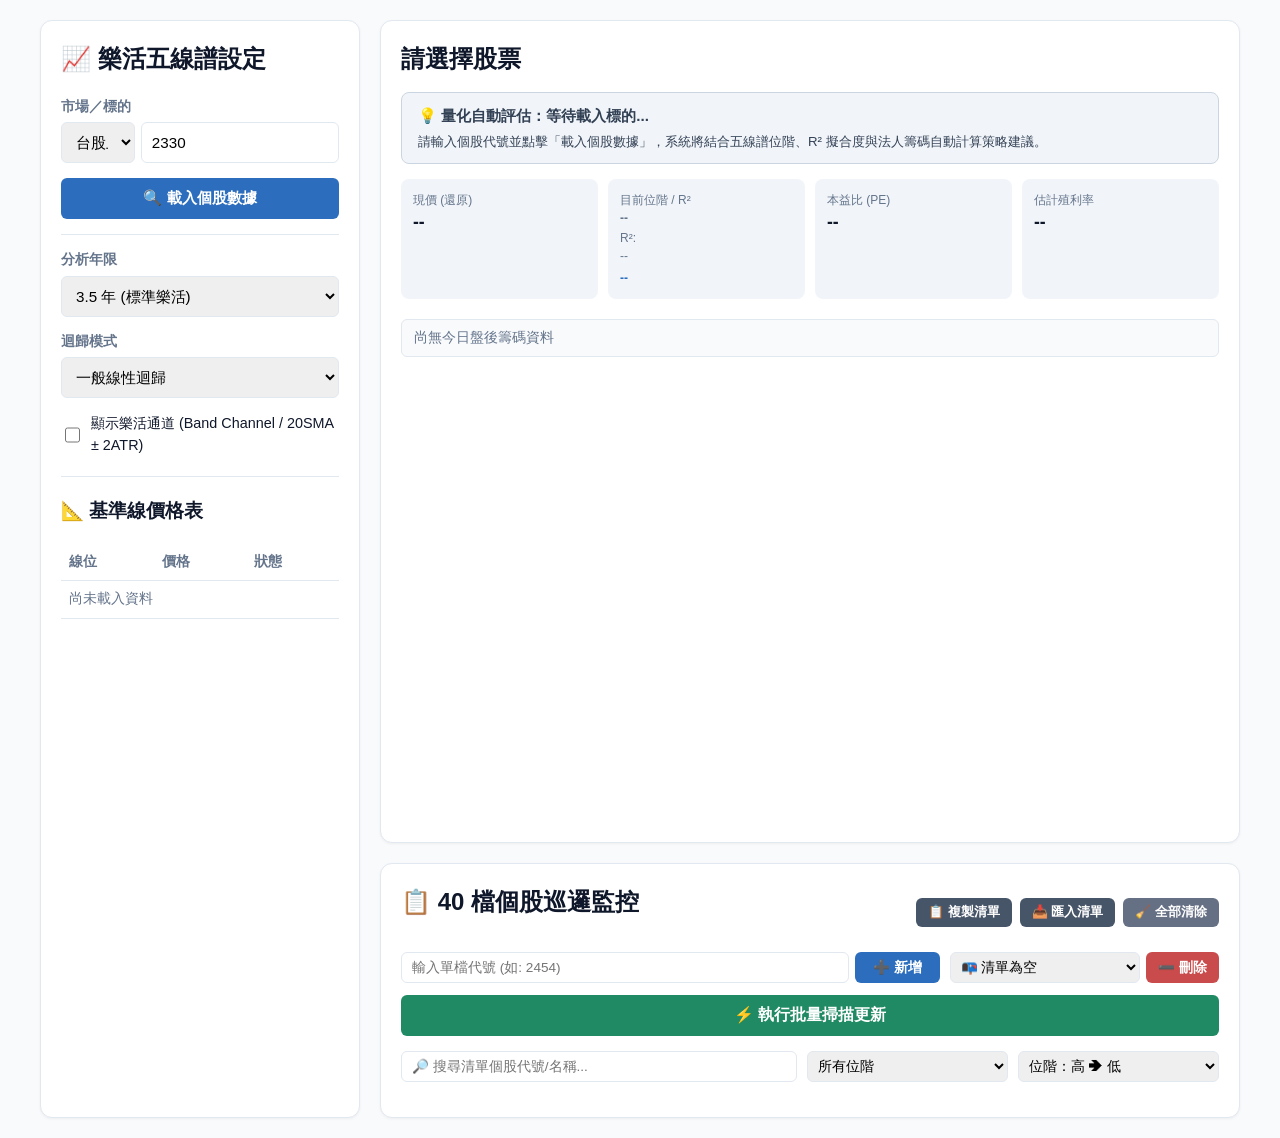
==== index.html @ ff79b79a "Add files via upload" ====
<!DOCTYPE html>
<html lang="zh-TW">
<head>
  <meta charset="UTF-8">
  <meta name="viewport" content="width=device-width, initial-scale=1.0">
  <title>樂活五線譜視覺化工具</title>
  <style>
    :root {
      --bg: #f8fafc;
      --card-bg: #ffffff;
      --ink: #0f172a;
      --muted: #64748b;
      --line: #e2e8f0;
      --blue: #2c6ebd;
      --green: #1f8a63;
      --red: #c94b4b;
    }

    * { box-sizing: border-box; }
    body {
      font-family: -apple-system, BlinkMacSystemFont, "Segoe UI", Roboto, "Helvetica Neue", Arial, sans-serif;
      background: var(--bg);
      color: var(--ink);
      margin: 0;
      padding: 20px;
      line-height: 1.5;
    }

    .container {
      max-width: 1200px;
      margin: 0 auto;
      display: grid;
      grid-template-columns: 320px 1fr;
      gap: 20px;
    }

    @media (max-width: 850px) {
      .container { grid-template-columns: 1fr; }
    }

    .panel {
      background: var(--card-bg);
      border-radius: 12px;
      padding: 20px;
      box-shadow: 0 1px 3px rgba(0,0,0,0.05);
      border: 1px solid var(--line);
    }

    h1, h2, h3 { margin-top: 0; }
    .form-group { margin-bottom: 15px; }
    label { display: block; font-size: 0.85rem; font-weight: 600; margin-bottom: 5px; color: var(--muted); }
    input, select, textarea, button {
      width: 100%;
      padding: 10px;
      border: 1px solid var(--line);
      border-radius: 6px;
      font-size: 0.95rem;
    }
    
    /* 勾選框專用樣式 */
    .checkbox-label {
      display: flex;
      align-items: center;
      gap: 8px;
      cursor: pointer;
      font-size: 0.9rem;
      color: var(--ink);
      font-weight: 500;
      user-select: none;
    }
    .checkbox-label input[type="checkbox"] {
      width: 18px;
      height: 18px;
      cursor: pointer;
      accent-color: var(--blue);
    }

    button {
      background: var(--blue);
      color: #fff;
      font-weight: 600;
      border: none;
      cursor: pointer;
      transition: opacity 0.2s;
    }
    button:hover { opacity: 0.9; }
    button:disabled { background: var(--muted); cursor: not-allowed; }

    /* 💡 自動投資建議提示卡片 */
    .advice-card {
      padding: 12px 16px;
      border-radius: 8px;
      font-size: 0.88rem;
      margin-bottom: 15px;
      border: 1px solid transparent;
      display: flex;
      flex-direction: column;
      gap: 4px;
      transition: all 0.3s ease;
    }
    .advice-card .advice-title {
      font-weight: 700;
      font-size: 0.95rem;
      display: flex;
      align-items: center;
      gap: 6px;
    }
    .advice-card .advice-desc {
      color: #334155;
      font-size: 0.83rem;
      line-height: 1.45;
    }

    /* 建議樣式主題配色 */
    .advice-neutral { background: #f1f5f9; border-color: #cbd5e1; color: #334155; }
    .advice-strong-buy { background: #f0fdf4; border-color: #86efac; color: #166534; }
    .advice-buy { background: #ecfdf5; border-color: #a7f3d0; color: #065f46; }
    .advice-sell { background: #fef2f2; border-color: #fca5a5; color: #991b1b; }
    .advice-warning { background: #fffbebfb; border-color: #fde68a; color: #92400e; }

    .status-grid {
      display: grid;
      grid-template-columns: repeat(auto-fit, minmax(130px, 1fr));
      gap: 10px;
      margin-bottom: 20px;
    }
    .status-card {
      background: #f1f5f9;
      padding: 12px;
      border-radius: 8px;
      font-size: 0.85rem;
    }
    .status-card span { display: block; color: var(--muted); font-size: 0.75rem; }
    .status-card strong { font-size: 1.1rem; color: var(--ink); }

    .chart-container { position: relative; width: 100%; height: 450px; }
    
    .chart-tooltip {
      position: absolute;
      display: none;
      background: rgba(15, 23, 42, 0.9);
      color: #fff;
      padding: 10px 14px;
      border-radius: 8px;
      font-size: 0.8rem;
      pointer-events: none;
      box-shadow: 0 4px 12px rgba(0,0,0,0.15);
      z-index: 10;
      line-height: 1.6;
    }
    .chart-tooltip div span { color: #94a3b8; margin-right: 8px; }
    .chart-tooltip .title { font-weight: bold; border-bottom: 1px solid #334155; padding-bottom: 4px; margin-bottom: 4px; }

    .watchlist-grid {
      display: grid;
      grid-template-columns: repeat(auto-fill, minmax(280px, 1fr));
      gap: 12px;
      margin-top: 15px;
    }
    .watchlist-item {
      background: #fff;
      border: 1px solid var(--line);
      border-radius: 8px;
      padding: 12px;
      display: flex;
      justify-content: space-between;
      align-items: center;
      transition: transform 0.15s, box-shadow 0.15s;
    }
    .watchlist-item:hover {
      transform: translateY(-2px);
      box-shadow: 0 4px 12px rgba(0,0,0,0.08);
    }

    .chip-item {
      position: relative;
      display: inline-block;
      cursor: help;
    }
    .chip-item .tooltiptext {
      visibility: hidden;
      width: 140px;
      background-color: #333;
      color: #fff;
      text-align: center;
      border-radius: 4px;
      padding: 4px 6px;
      position: absolute;
      z-index: 1;
      bottom: 125%;
      left: 50%;
      margin-left: -70px;
      opacity: 0;
      transition: opacity 0.2s;
      font-size: 0.75rem;
      font-weight: normal;
    }
    .chip-item:hover .tooltiptext {
      visibility: visible;
      opacity: 1;
    }

    table { width: 100%; border-collapse: collapse; margin-top: 15px; font-size: 0.85rem; }
    th, td { padding: 8px; border-bottom: 1px solid var(--line); text-align: left; }
    th { color: var(--muted); font-weight: 600; }
  </style>
</head>
<body>

  <div class="container">
    <!-- 左側設定與操作控制區 -->
    <div class="panel">
      <h2>📈 樂活五線譜設定</h2>
      
      <div class="form-group">
        <label>市場／標的</label>
        <div style="display:flex; gap:6px;">
          <select id="market" style="width: 35%;">
            <option value="tw">台股上市</option>
            <option value="two">台股上櫃</option>
            <option value="us">美股/ETF</option>
          </select>
          <input type="text" id="symbolInput" placeholder="例如: 2330 或 AAPL" value="2330">
        </div>
      </div>

      <div class="form-group">
        <button id="fetchSymbolBtn">🔍 載入個股數據</button>
        <div id="fetchStatus" style="font-size:0.8rem; color:var(--muted); margin-top:4px; text-align:right;"></div>
      </div>

      <hr style="border:0; border-top:1px solid var(--line); margin: 15px 0;">

      <div class="form-group">
        <label>分析年限</label>
        <select id="periodYears">
          <option value="3.5" selected>3.5 年 (標準樂活)</option>
          <option value="1">1 年</option>
          <option value="2">2 年</option>
          <option value="5">5 年</option>
          <option value="all">全部數據</option>
        </select>
      </div>

      <div class="form-group">
        <label>迴歸模式</label>
        <select id="modelMode">
          <option value="linear">一般線性迴歸</option>
          <option value="log">對數線性迴歸 (Log)</option>
        </select>
      </div>

      <!-- 💡 顯示／隱藏樂活通道勾選框 (預設未勾選 / 關閉) -->
      <div class="form-group" style="margin-top: 15px;">
        <label class="checkbox-label">
          <input type="checkbox" id="toggleBand" class="showChannelCheckbox">
          <span>顯示樂活通道 (Band Channel / 20SMA ± 2ATR)</span>
        </label>
      </div>

      <textarea id="csvInput" style="display:none;"></textarea>

      <hr style="border:0; border-top:1px solid var(--line); margin: 20px 0;">

      <!-- 個股五線譜參考表 -->
      <h3>📐 基準線價格表</h3>
      <table>
        <thead>
          <tr>
            <th>線位</th>
            <th>價格</th>
            <th>狀態</th>
          </tr>
        </thead>
        <tbody id="levelsTable">
          <tr><td colspan="3" style="color:var(--muted);">尚未載入資料</td></tr>
        </tbody>
      </table>
    </div>

    <!-- 右側圖表與監控面板 -->
    <div>
      <div class="panel" style="margin-bottom:20px;">
        <div style="display:flex; justify-content:space-between; align-items:center; margin-bottom:15px; flex-wrap:wrap; gap:10px;">
          <div style="display:flex; align-items:center; gap:10px;">
            <h2 id="chartTitle" style="margin:0;">請選擇股票</h2>
            <button id="btnAddToWatchlist" style="padding:4px 10px; font-size:0.82rem; background:#1f8a63; display:none;">⭐ 加入觀察清單</button>
          </div>
          <small id="rangeText" style="color:var(--muted);"></small>
        </div>

        <!-- 🤖 量化自動投資建議面板 -->
        <div id="adviceContainer" class="advice-card advice-neutral">
          <div class="advice-title" id="adviceTitle">💡 量化自動評估：等待載入標的...</div>
          <div class="advice-desc" id="adviceDesc">請輸入個股代號並點擊「載入個股數據」，系統將結合五線譜位階、R² 擬合度與法人籌碼自動計算策略建議。</div>
        </div>

        <div class="status-grid">
          <div class="status-card">
            <span>現價 (還原)</span>
            <strong id="closeText">--</strong>
          </div>
          
          <div class="status-card">
            <span>目前位階 / R²</span>
            <strong>
              <span id="zoneText">--</span>
              <span style="font-size:0.75rem; color:var(--muted); font-weight:normal; display:block; margin-top:2px;">R²: <span id="r2Text">--</span></span>
              <span id="nearestText" style="font-size:0.75rem; font-weight:bold; display:block; margin-top:4px; color:var(--blue);">--</span>
            </strong>
          </div>

          <div class="status-card">
            <span>本益比 (PE)</span>
            <strong id="peText">--</strong>
          </div>
          <div class="status-card">
            <span>估計殖利率</span>
            <strong id="yieldText">--</strong>
          </div>
        </div>

        <!-- 籌碼欄位 -->
        <div id="chipText" style="font-size:0.85rem; margin-bottom:15px; padding:8px 12px; background:#f8fafc; border-radius:6px; border:1px solid var(--line);">
          <span style="color:var(--muted);">尚無今日盤後籌碼資料</span>
        </div>

        <!-- 圖表區域 -->
        <div class="chart-container">
          <div id="chart"></div>
          <div id="chartTooltip" class="chart-tooltip"></div>
        </div>
      </div>

      <!-- 40 檔監控清單區塊 -->
      <div class="panel">
        <div style="display:flex; justify-content:space-between; align-items:center; flex-wrap:wrap; gap:10px;">
          <h2 id="watchlistTitle">📋 40 檔個股巡邏監控</h2>
          <div style="display:flex; gap:8px;">
            <button id="btnExportWatchlist" style="padding:6px 12px; font-size:0.8rem; background:#475569;">📋 複製清單</button>
            <button id="btnImportWatchlist" style="padding:6px 12px; font-size:0.8rem; background:#475569;">📥 匯入清單</button>
            <button id="btnClearWatchlist" style="padding:6px 12px; font-size:0.8rem; background:#667085;">🧹 全部清除</button>
          </div>
        </div>

        <!-- 監控清單操作管理列 -->
        <div style="display:grid; grid-template-columns: 2fr 1fr; gap:10px; margin-top:12px;">
          <div style="display:flex; gap:6px;">
            <input type="text" id="addWatchlistInput" placeholder="輸入單檔代號 (如: 2454)" style="padding:6px 10px; font-size:0.85rem;">
            <button id="btnAddWatchlistSingle" style="width:100px; font-size:0.85rem; padding:6px;">➕ 新增</button>
          </div>
          <div style="display:flex; gap:6px;">
            <select id="removeWatchlistSelect" style="padding:6px; font-size:0.85rem;">
              <option value="">📭 清單為空</option>
            </select>
            <button id="btnRemoveWatchlistSingle" style="width:100px; font-size:0.85rem; padding:6px; background:#c94b4b;">➖ 刪除</button>
          </div>
        </div>

        <textarea id="watchlistInput" style="display:none;" placeholder="以逗點隔開代號..."></textarea>

        <button id="btnWatchlist" style="margin-top:12px; background:#1f8a63; font-size:1rem; padding:10px;">⚡ 執行批量掃描更新</button>
        <div id="watchlistStatus" style="font-size:0.85rem; color:var(--muted); margin-top:6px; text-align:center;"></div>

        <!-- 篩選與排序控制列 -->
        <div style="display:flex; gap:10px; margin-top:15px; flex-wrap:wrap;">
          <input type="text" id="watchlistSearch" placeholder="🔎 搜尋清單個股代號/名稱..." style="flex:2; min-width:180px; padding:6px 10px; font-size:0.85rem;">
          <select id="watchlistFilterZone" style="flex:1; min-width:130px; padding:6px; font-size:0.85rem;">
            <option value="all">所有位階</option>
            <option value="cheap">🎯 悲觀 / 低價位階區</option>
            <option value="expensive">⚠️ 樂觀 / 高價位階區</option>
          </select>
          <select id="watchlistSort" style="flex:1; min-width:130px; padding:6px; font-size:0.85rem;">
            <option value="rankDesc">位階：高 ➔ 低</option>
            <option value="rankAsc">位階：低 ➔ 高</option>
            <option value="nearAsc">距離最近線：最近 ➔ 最遠</option>
            <option value="nearDesc">距離最近線：最遠 ➔ 最近</option>
            <option value="code">股票代號排序</option>
          </select>
        </div>

        <!-- 監控卡片容器 -->
        <div id="watchlistResult" class="watchlist-grid"></div>
      </div>
    </div>
  </div>

  <script src="script.js?v=12"></script>
  <!-- DOM 選擇器雙向容錯腳本 -->
  <script>
    document.addEventListener("DOMContentLoaded", function() {
      window.toggleBandEl = document.getElementById("toggleBand") || document.getElementById("showChannelCheckbox");
      if (window.toggleBandEl && !document.getElementById("showChannelCheckbox")) {
        window.toggleBandEl.id = "toggleBand";
      }
    });
  </script>
</body>
</html>
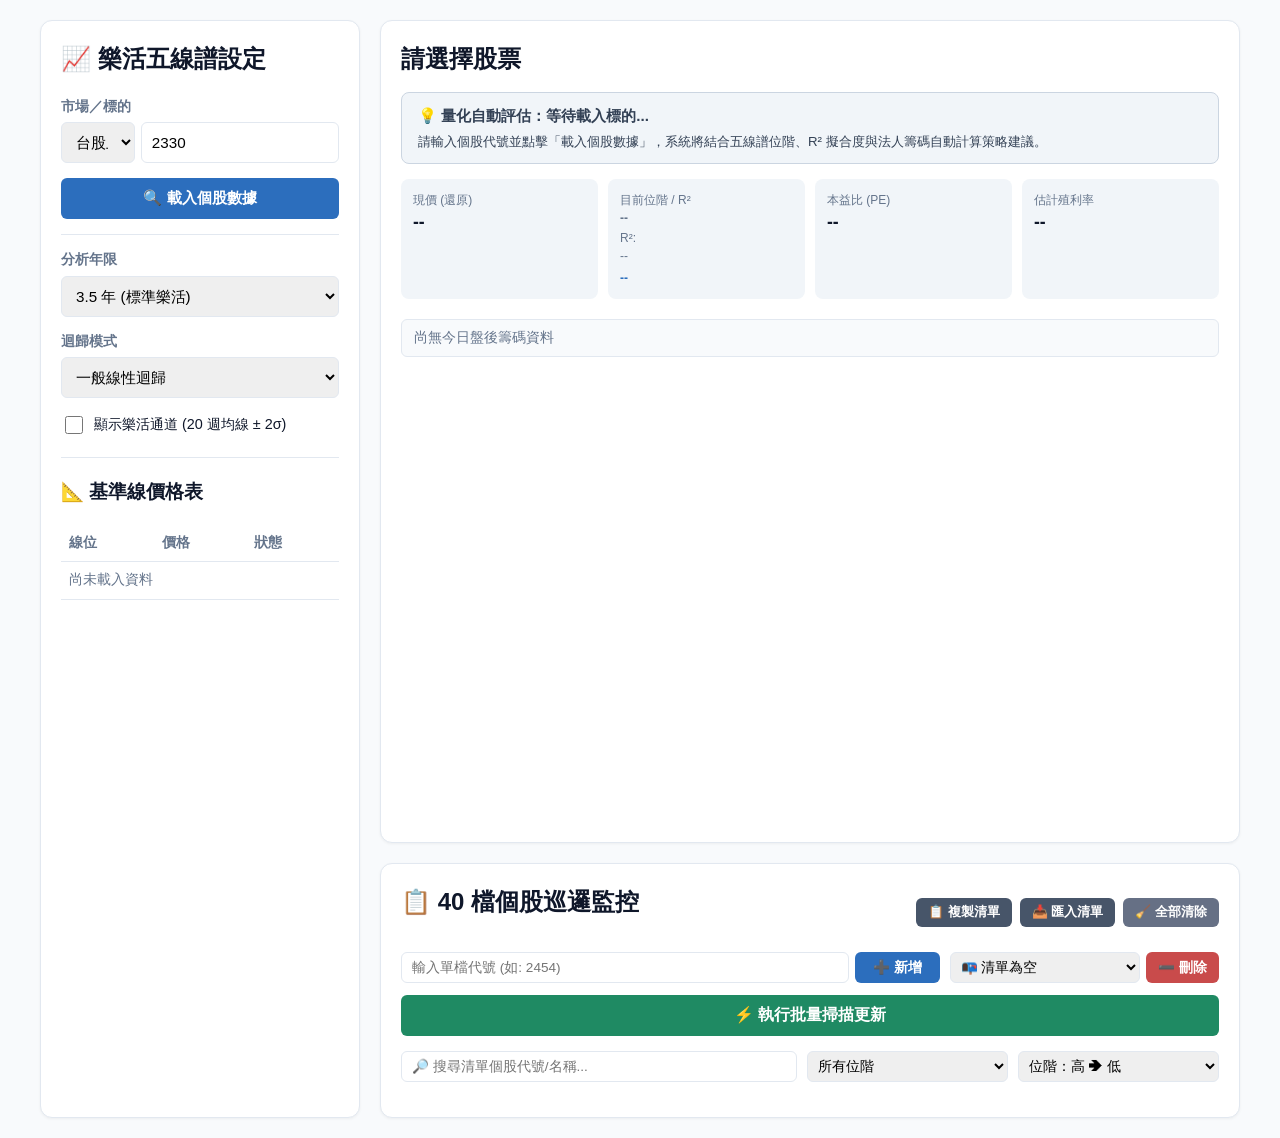
==== commit a3a96f7f: "Add files via upload 樂活通道改進" ====
--- a/index.html
+++ b/index.html
@@ -153,7 +153,7 @@
 
     .watchlist-grid {
       display: grid;
-      grid-template-columns: repeat(auto-fill, minmax(280px, 1fr));
+      grid-template-columns: repeat(auto-fill, minmax(min(100%, 400px), 1fr));
       gap: 12px;
       margin-top: 15px;
     }
@@ -163,6 +163,10 @@
       border-radius: 8px;
       padding: 12px;
       display: flex;
+      flex-wrap: nowrap;
+      gap: 10px;
+      min-width: 0;
+      overflow-wrap: anywhere;
       justify-content: space-between;
       align-items: center;
       transition: transform 0.15s, box-shadow 0.15s;
@@ -254,7 +258,7 @@
       <div class="form-group" style="margin-top: 15px;">
         <label class="checkbox-label">
           <input type="checkbox" id="toggleBand" class="showChannelCheckbox">
-          <span>顯示樂活通道 (Band Channel / 20SMA ± 2ATR)</span>
+          <span>顯示樂活通道 (20 週均線 ± 2σ)</span>
         </label>
       </div>
 
@@ -385,7 +389,7 @@
     </div>
   </div>
 
-  <script src="script.js?v=12"></script>
+  <script src="script.js?v=23"></script>
   <!-- DOM 選擇器雙向容錯腳本 -->
   <script>
     document.addEventListener("DOMContentLoaded", function() {
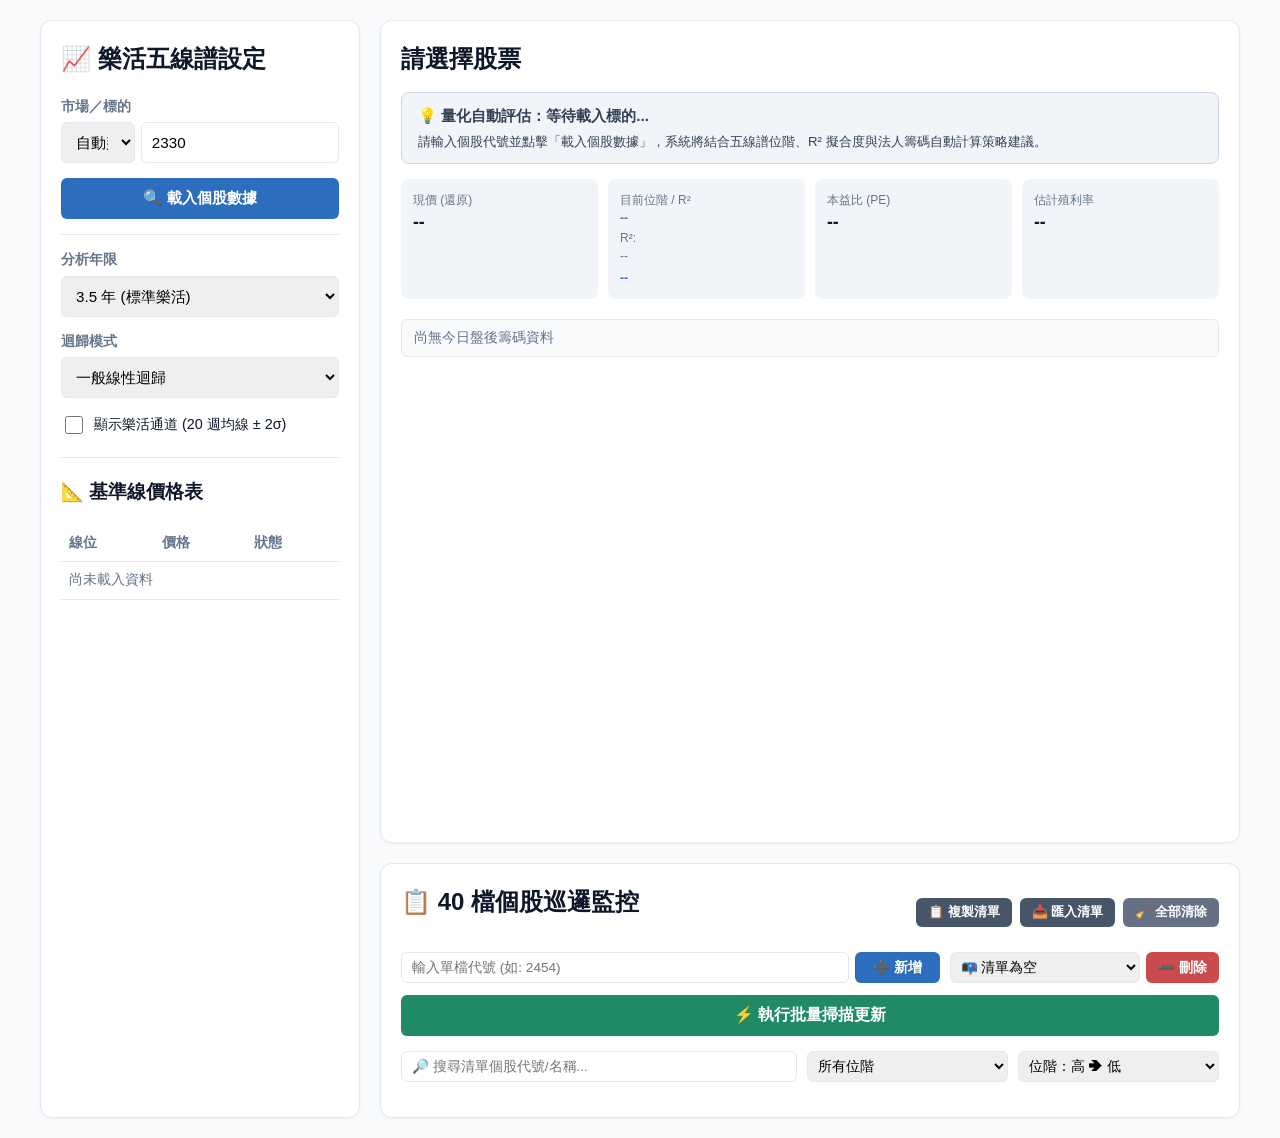
==== commit b532991d: "Add files via upload BUG FIX" ====
--- a/index.html
+++ b/index.html
@@ -220,6 +220,7 @@
         <label>市場／標的</label>
         <div style="display:flex; gap:6px;">
           <select id="market" style="width: 35%;">
+            <option value="auto">自動判斷</option>
             <option value="tw">台股上市</option>
             <option value="two">台股上櫃</option>
             <option value="us">美股/ETF</option>
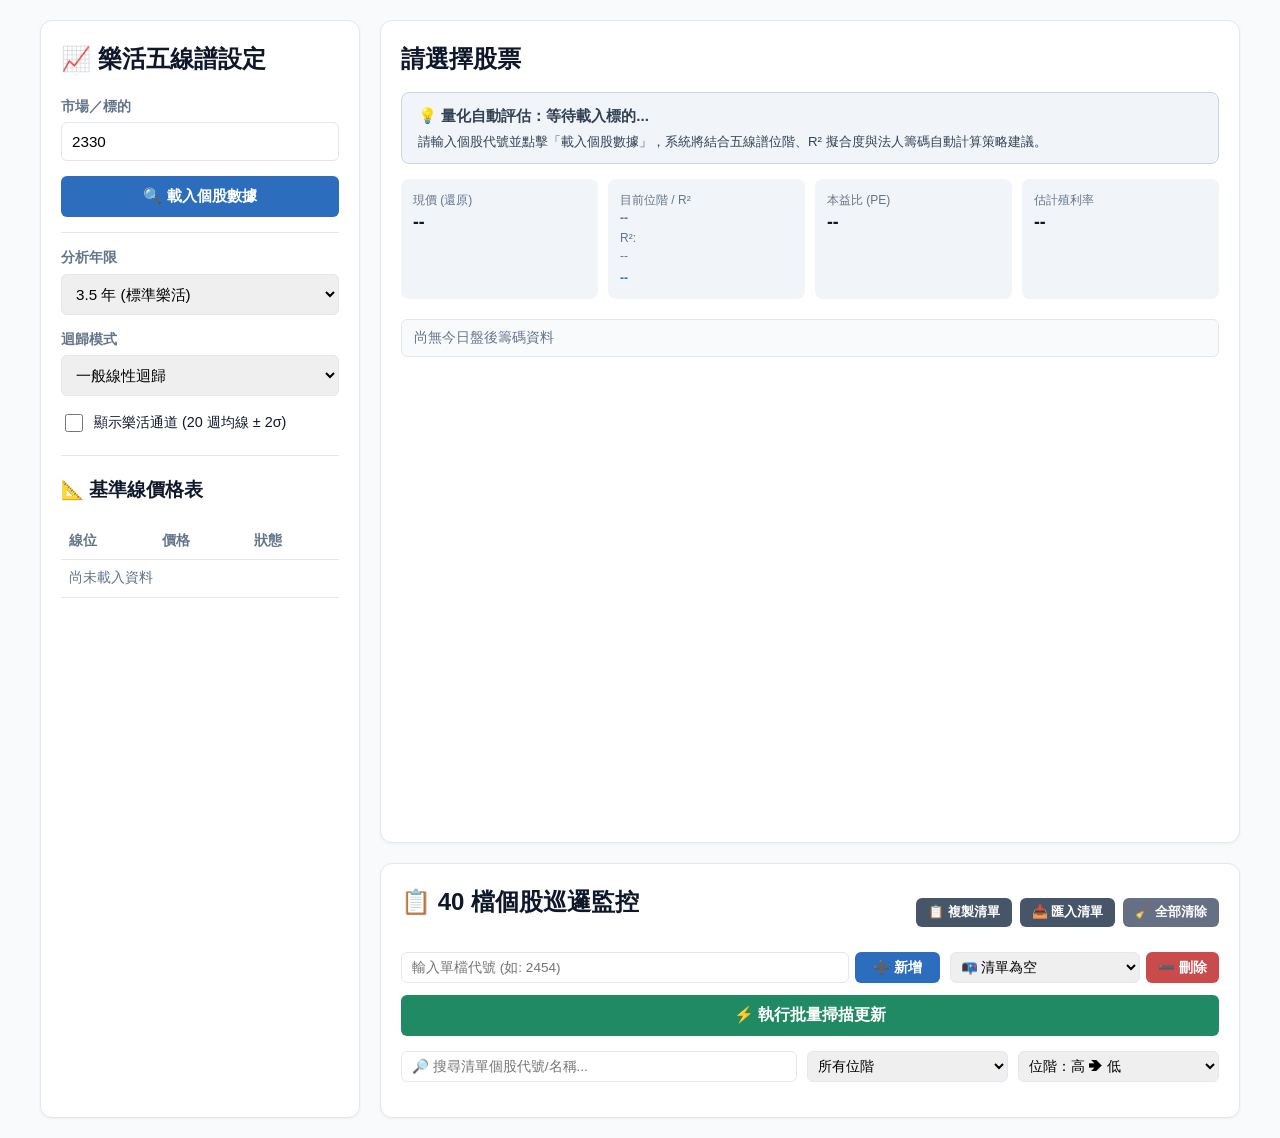
==== commit 452810bf: "Add files via upload simplify the form" ====
--- a/index.html
+++ b/index.html
@@ -219,13 +219,8 @@
       <div class="form-group">
         <label>市場／標的</label>
         <div style="display:flex; gap:6px;">
-          <select id="market" style="width: 35%;">
-            <option value="auto">自動判斷</option>
-            <option value="tw">台股上市</option>
-            <option value="two">台股上櫃</option>
-            <option value="us">美股/ETF</option>
-          </select>
-          <input type="text" id="symbolInput" placeholder="例如: 2330 或 AAPL" value="2330">
+          <select id="market" style="display:none;"><option value="auto">自動判斷</option></select>
+          <input type="text" id="symbolInput" placeholder="例如: 2330、00878、AAPL、BRK.B" style="flex:1;" value="2330">
         </div>
       </div>
 
